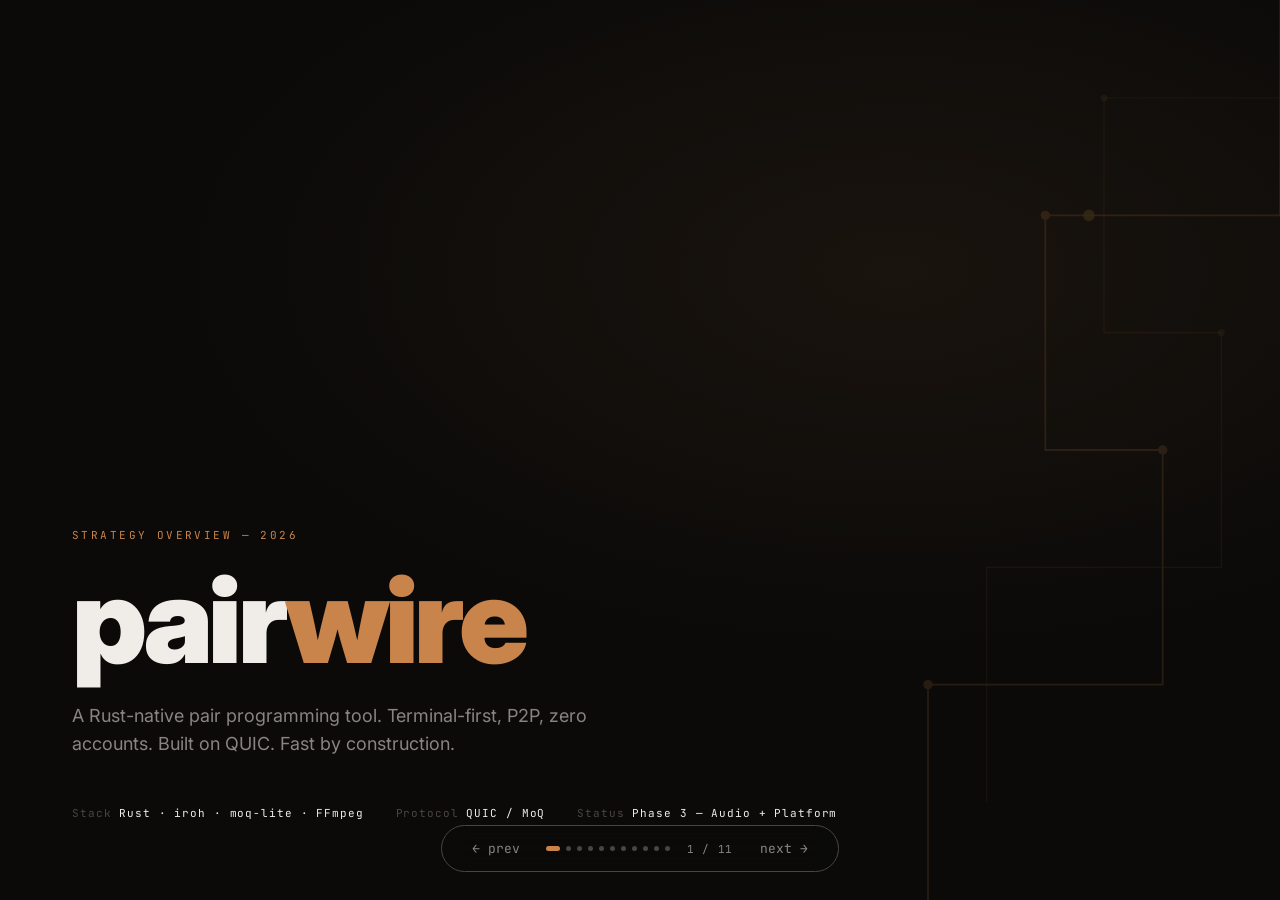
==== strategy.html @ 4552079f "more strategy thoughts" ====
<!DOCTYPE html>
<html lang="en">
<head>
<meta charset="UTF-8">
<meta name="viewport" content="width=device-width, initial-scale=1.0">
<title>Pairwire — Strategy Deck</title>
<link rel="preconnect" href="https://fonts.googleapis.com">
<link href="https://fonts.googleapis.com/css2?family=Inter:wght@300;400;500;600;700;900&family=JetBrains+Mono:wght@400;500;700&display=swap" rel="stylesheet">
<style>
  :root {
    --bg:        #0B0A09;
    --bg2:       #141210;
    --bg3:       #1C1916;
    --bg4:       #252119;
    --copper:    #C8844A;
    --copper-lt: #E09A62;
    --copper-dk: #9A6030;
    --amber:     #E8B84B;
    --cream:     #F0EDE8;
    --warm-gray: #8A8480;
    --muted:     #4A4540;
    --green:     #4CAF7D;
    --red:       #E05A4A;
    --blue:      #5A9AE0;

    --sans: 'Inter', system-ui, sans-serif;
    --mono: 'JetBrains Mono', 'Fira Code', monospace;
  }

  * { box-sizing: border-box; margin: 0; padding: 0; }

  html, body {
    width: 100%; height: 100%;
    background: var(--bg);
    color: var(--cream);
    font-family: var(--sans);
    overflow: hidden;
  }

  /* ── Slide Container ─────────────────────────────────── */
  .deck {
    width: 100vw; height: 100vh;
    position: relative;
    overflow: hidden;
  }

  .slide {
    position: absolute;
    inset: 0;
    display: none;
    padding: 64px 72px;
    overflow: hidden;
  }
  .slide.active { display: flex; }

  /* ── Navigation ──────────────────────────────────────── */
  .nav {
    position: fixed;
    bottom: 28px; left: 50%;
    transform: translateX(-50%);
    display: flex;
    align-items: center;
    gap: 16px;
    z-index: 100;
    background: rgba(11,10,9,0.8);
    border: 1px solid var(--muted);
    border-radius: 32px;
    padding: 10px 20px;
    backdrop-filter: blur(12px);
  }
  .nav button {
    background: none; border: none;
    color: var(--warm-gray);
    font-family: var(--mono);
    font-size: 13px;
    cursor: pointer;
    padding: 4px 10px;
    border-radius: 16px;
    transition: all 0.2s;
  }
  .nav button:hover { color: var(--cream); background: var(--bg4); }
  .nav .counter {
    font-family: var(--mono);
    font-size: 11px;
    color: var(--warm-gray);
    min-width: 48px;
    text-align: center;
    letter-spacing: 0.05em;
  }
  .progress-dots {
    display: flex; gap: 6px; align-items: center;
  }
  .dot {
    width: 5px; height: 5px;
    border-radius: 50%;
    background: var(--muted);
    transition: all 0.2s;
    cursor: pointer;
  }
  .dot.active { background: var(--copper); width: 14px; border-radius: 3px; }

  /* ── SVG Decorators ──────────────────────────────────── */
  .wire-bg {
    position: absolute;
    inset: 0;
    pointer-events: none;
    opacity: 0.06;
  }

  /* ── Typography ──────────────────────────────────────── */
  .eyebrow {
    font-family: var(--mono);
    font-size: 11px;
    letter-spacing: 0.18em;
    text-transform: uppercase;
    color: var(--copper);
    margin-bottom: 16px;
  }
  h1 { font-size: clamp(48px, 7vw, 88px); font-weight: 900; line-height: 0.95; letter-spacing: -0.03em; }
  h2 { font-size: clamp(28px, 3.5vw, 44px); font-weight: 700; line-height: 1.05; letter-spacing: -0.02em; }
  h3 { font-size: clamp(18px, 2vw, 24px); font-weight: 600; line-height: 1.2; }
  .body { font-size: 15px; line-height: 1.65; color: var(--warm-gray); font-weight: 400; }
  .mono { font-family: var(--mono); }
  .copper { color: var(--copper); }
  .amber { color: var(--amber); }
  .cream { color: var(--cream); }
  .muted { color: var(--warm-gray); }

  /* ── Cards / Surfaces ────────────────────────────────── */
  .card {
    background: var(--bg3);
    border: 1px solid var(--bg4);
    border-radius: 12px;
    padding: 24px 28px;
  }
  .card-accent {
    border-left: 3px solid var(--copper);
  }
  .chip {
    display: inline-block;
    font-family: var(--mono);
    font-size: 10px;
    letter-spacing: 0.1em;
    text-transform: uppercase;
    padding: 4px 10px;
    border-radius: 20px;
    border: 1px solid currentColor;
  }
  .chip-copper { color: var(--copper); }
  .chip-green  { color: var(--green); }
  .chip-red    { color: var(--red); }
  .chip-blue   { color: var(--blue); }
  .chip-amber  { color: var(--amber); }

  /* ── Utility ─────────────────────────────────────────── */
  .row { display: flex; gap: 24px; }
  .col { display: flex; flex-direction: column; gap: 16px; }
  .flex-1 { flex: 1; }
  .flex-2 { flex: 2; }
  .flex-3 { flex: 3; }
  .gap-8  { gap: 8px; }
  .gap-12 { gap: 12px; }
  .gap-32 { gap: 32px; }
  .mt-8  { margin-top: 8px; }
  .mt-16 { margin-top: 16px; }
  .mt-24 { margin-top: 24px; }
  .mt-32 { margin-top: 32px; }
  .divider {
    height: 1px;
    background: var(--bg4);
    margin: 20px 0;
  }

  /* Terminal mockup */
  .terminal {
    background: #0D0C0B;
    border: 1px solid var(--bg4);
    border-radius: 10px;
    overflow: hidden;
    font-family: var(--mono);
    font-size: 13px;
  }
  .term-bar {
    background: var(--bg3);
    padding: 10px 16px;
    display: flex;
    align-items: center;
    gap: 8px;
    border-bottom: 1px solid var(--bg4);
  }
  .term-dot { width: 10px; height: 10px; border-radius: 50%; }
  .term-body { padding: 20px 20px; line-height: 1.7; }
  .term-prompt { color: var(--copper); }
  .term-cmd    { color: var(--cream); }
  .term-out    { color: var(--warm-gray); }
  .term-ok     { color: var(--green); }
  .term-accent { color: var(--amber); }

  /* Mermaid */
  .mermaid { text-align: center; }

  /* Comparison table */
  table { width: 100%; border-collapse: collapse; font-size: 13px; }
  th {
    font-family: var(--mono);
    font-size: 10px;
    letter-spacing: 0.12em;
    text-transform: uppercase;
    color: var(--warm-gray);
    padding: 10px 14px;
    text-align: left;
    border-bottom: 1px solid var(--bg4);
  }
  td { padding: 12px 14px; border-bottom: 1px solid rgba(255,255,255,0.04); vertical-align: middle; }
  tr:last-child td { border-bottom: none; }
  tr.highlight-row td { background: rgba(200,132,74,0.07); }
  .check  { color: var(--green); }
  .cross  { color: var(--red); }
  .partial { color: var(--amber); }

  /* ╔══════════════════════════════════════╗
     ║  SLIDE 1 — TITLE                     ║
     ╚══════════════════════════════════════╝ */
  #s1 {
    flex-direction: column;
    justify-content: flex-end;
    padding-bottom: 80px;
    background:
      radial-gradient(ellipse 80% 60% at 70% 30%, rgba(200,132,74,0.08) 0%, transparent 70%),
      var(--bg);
  }
  .title-super {
    font-family: var(--mono);
    font-size: 11px;
    letter-spacing: 0.22em;
    text-transform: uppercase;
    color: var(--copper);
    margin-bottom: 24px;
  }
  .title-main {
    font-size: clamp(72px, 10vw, 120px);
    font-weight: 900;
    letter-spacing: -0.04em;
    line-height: 0.9;
    color: var(--cream);
  }
  .title-main span { color: var(--copper); }
  .title-sub {
    margin-top: 28px;
    font-size: 18px;
    color: var(--warm-gray);
    font-weight: 400;
    max-width: 520px;
    line-height: 1.55;
  }
  .title-meta {
    margin-top: 48px;
    display: flex;
    gap: 32px;
    align-items: center;
  }
  .meta-item {
    font-family: var(--mono);
    font-size: 11px;
    color: var(--muted);
    letter-spacing: 0.08em;
  }
  .meta-item span { color: var(--cream); }
  .wire-trace {
    position: absolute;
    top: 0; right: 0;
    width: 55%;
    height: 100%;
    pointer-events: none;
    opacity: 0.15;
  }

  /* ╔══════════════════════════════════════╗
     ║  SLIDE 2 — PROBLEM                   ║
     ╚══════════════════════════════════════╝ */
  #s2 { flex-direction: row; align-items: center; gap: 64px; }
  .problem-number {
    font-family: var(--mono);
    font-size: 64px;
    font-weight: 700;
    color: var(--bg4);
    line-height: 1;
    user-select: none;
  }
  .pain-item {
    display: flex;
    gap: 16px;
    align-items: flex-start;
    padding: 18px 0;
    border-bottom: 1px solid var(--bg4);
  }
  .pain-item:last-child { border-bottom: none; }
  .pain-icon { font-size: 20px; margin-top: 2px; flex-shrink: 0; width: 28px; }
  .pain-label { font-size: 15px; font-weight: 600; color: var(--cream); }
  .pain-desc  { font-size: 13px; color: var(--warm-gray); margin-top: 3px; line-height: 1.5; }

  /* ╔══════════════════════════════════════╗
     ║  SLIDE 3 — WHAT IT IS                ║
     ╚══════════════════════════════════════╝ */
  #s3 { flex-direction: row; gap: 48px; align-items: flex-start; padding-top: 56px; }
  .feature-row {
    display: flex;
    gap: 12px;
    align-items: flex-start;
    margin-bottom: 16px;
  }
  .feat-dot {
    width: 6px; height: 6px;
    border-radius: 50%;
    background: var(--copper);
    margin-top: 7px;
    flex-shrink: 0;
  }
  .feat-title  { font-size: 14px; font-weight: 600; color: var(--cream); }
  .feat-detail { font-size: 12px; color: var(--warm-gray); margin-top: 2px; line-height: 1.45; }

  /* ╔══════════════════════════════════════╗
     ║  SLIDE 4 — ARCHITECTURE              ║
     ╚══════════════════════════════════════╝ */
  #s4 { flex-direction: column; align-items: center; justify-content: center; }
  #s4 .mermaid { width: 100%; max-width: 900px; }

  /* ╔══════════════════════════════════════╗
     ║  SLIDE 5 — COMPETITION               ║
     ╚══════════════════════════════════════╝ */
  #s5 { flex-direction: row; gap: 56px; align-items: flex-start; padding-top: 52px; }

  /* ╔══════════════════════════════════════╗
     ║  SLIDE 6 — GTM V1                    ║
     ╚══════════════════════════════════════╝ */
  #s6 {
    flex-direction: column;
    justify-content: center;
    align-items: flex-start;
    background:
      radial-gradient(ellipse 50% 70% at 90% 50%, rgba(200,132,74,0.06) 0%, transparent 70%),
      var(--bg);
  }
  .install-block {
    background: #0D0C0B;
    border: 1px solid var(--copper-dk);
    border-radius: 10px;
    padding: 22px 28px;
    font-family: var(--mono);
    font-size: 16px;
    color: var(--cream);
    margin-top: 28px;
    position: relative;
    overflow: hidden;
  }
  .install-block::before {
    content: '$ ';
    color: var(--copper);
  }
  .install-block .cursor {
    display: inline-block;
    width: 9px; height: 16px;
    background: var(--copper);
    animation: blink 1.1s step-end infinite;
    vertical-align: text-bottom;
    margin-left: 2px;
  }
  @keyframes blink { 0%,100%{opacity:1} 50%{opacity:0} }
  .v1-pillars {
    display: flex;
    gap: 20px;
    margin-top: 40px;
  }
  .pillar {
    flex: 1;
    background: var(--bg3);
    border: 1px solid var(--bg4);
    border-top: 2px solid var(--copper);
    border-radius: 8px;
    padding: 20px;
  }
  .pillar-label { font-family: var(--mono); font-size: 10px; letter-spacing: 0.12em; text-transform: uppercase; color: var(--copper); margin-bottom: 8px; }
  .pillar-value { font-size: 15px; font-weight: 600; color: var(--cream); line-height: 1.4; }
  .pillar-note  { font-size: 12px; color: var(--warm-gray); margin-top: 4px; line-height: 1.4; }

  /* ╔══════════════════════════════════════╗
     ║  SLIDE 7 — MONETISATION              ║
     ╚══════════════════════════════════════╝ */
  #s7 { flex-direction: row; gap: 32px; align-items: stretch; padding-top: 52px; }
  .tier-card {
    flex: 1;
    border-radius: 14px;
    padding: 32px;
    display: flex;
    flex-direction: column;
    gap: 16px;
    border: 1px solid var(--bg4);
  }
  .tier-free { background: var(--bg2); }
  .tier-paid {
    background: linear-gradient(145deg, #1E1610 0%, #16120D 100%);
    border-color: var(--copper-dk);
    position: relative;
    overflow: hidden;
  }
  .tier-paid::before {
    content: '';
    position: absolute;
    top: 0; left: 0; right: 0;
    height: 2px;
    background: linear-gradient(90deg, var(--copper-dk), var(--amber), var(--copper-dk));
  }
  .tier-name { font-size: 11px; font-family: var(--mono); letter-spacing: 0.15em; text-transform: uppercase; }
  .tier-price { font-size: 36px; font-weight: 900; letter-spacing: -0.02em; line-height: 1; }
  .tier-price sub { font-size: 14px; font-weight: 400; color: var(--warm-gray); }
  .tier-feature {
    display: flex;
    gap: 10px;
    align-items: flex-start;
    font-size: 13px;
  }
  .tier-feature .icon { flex-shrink: 0; margin-top: 1px; }
  .tier-divider { height: 1px; background: var(--bg4); }
  .tier-cta {
    margin-top: auto;
    font-size: 12px;
    color: var(--warm-gray);
    font-style: italic;
    line-height: 1.5;
  }

  /* ╔══════════════════════════════════════╗
     ║  SLIDE 8 — THE MOAT                  ║
     ╚══════════════════════════════════════╝ */
  #s8 { flex-direction: row; gap: 56px; align-items: flex-start; padding-top: 52px; }
  .moat-layer {
    display: flex;
    gap: 16px;
    align-items: flex-start;
    padding: 20px 0;
    border-bottom: 1px solid var(--bg4);
  }
  .moat-layer:last-child { border-bottom: none; }
  .moat-num {
    font-family: var(--mono);
    font-size: 28px;
    font-weight: 700;
    color: var(--bg4);
    line-height: 1;
    min-width: 40px;
  }
  .moat-title  { font-size: 15px; font-weight: 600; color: var(--cream); }
  .moat-detail { font-size: 13px; color: var(--warm-gray); margin-top: 4px; line-height: 1.55; }

  /* ╔══════════════════════════════════════╗
     ║  SLIDE 9 — RAID                      ║
     ╚══════════════════════════════════════╝ */
  #s9 { flex-direction: column; gap: 0; padding-top: 48px; }
  .raid-grid {
    display: grid;
    grid-template-columns: 1fr 1fr;
    grid-template-rows: 1fr 1fr;
    gap: 16px;
    flex: 1;
    margin-top: 24px;
  }
  .raid-cell {
    background: var(--bg2);
    border: 1px solid var(--bg4);
    border-radius: 12px;
    padding: 20px 22px;
    overflow: hidden;
  }
  .raid-header {
    font-family: var(--mono);
    font-size: 10px;
    letter-spacing: 0.16em;
    text-transform: uppercase;
    margin-bottom: 14px;
    display: flex;
    align-items: center;
    gap: 8px;
  }
  .raid-dot { width: 7px; height: 7px; border-radius: 50%; flex-shrink: 0; }
  .raid-item {
    font-size: 12px;
    color: var(--warm-gray);
    padding: 6px 0;
    border-bottom: 1px solid rgba(255,255,255,0.03);
    line-height: 1.45;
    display: flex;
    gap: 8px;
    align-items: flex-start;
  }
  .raid-item:last-child { border-bottom: none; }
  .raid-item-dot { width: 4px; height: 4px; border-radius: 50%; background: currentColor; margin-top: 6px; flex-shrink: 0; }
  .raid-risks    .raid-header { color: var(--red);    } .raid-risks    .raid-dot { background: var(--red); }
  .raid-assumptions .raid-header { color: var(--amber); } .raid-assumptions .raid-dot { background: var(--amber); }
  .raid-issues   .raid-header { color: var(--copper); } .raid-issues   .raid-dot { background: var(--copper); }
  .raid-deps     .raid-header { color: var(--blue);   } .raid-deps     .raid-dot { background: var(--blue); }
  .raid-item.raid-risks     { color: rgba(224,90,74,0.75); }
  .raid-item.raid-assumptions { color: rgba(232,184,75,0.75); }
  .raid-item.raid-issues    { color: rgba(200,132,74,0.75); }
  .raid-item.raid-deps      { color: rgba(90,154,224,0.75); }

  /* ╔══════════════════════════════════════╗
     ║  SLIDE 10 — BRAND MOODBOARD          ║
     ╚══════════════════════════════════════╝ */
  #s10 {
    flex-direction: column;
    background:
      radial-gradient(ellipse 60% 50% at 20% 80%, rgba(200,132,74,0.07) 0%, transparent 60%),
      radial-gradient(ellipse 40% 40% at 80% 20%, rgba(232,184,75,0.04) 0%, transparent 60%),
      var(--bg);
    padding-top: 48px;
  }
  .swatch-row {
    display: flex;
    gap: 12px;
    margin-top: 20px;
  }
  .swatch {
    flex: 1;
    border-radius: 8px;
    overflow: hidden;
  }
  .swatch-color { height: 64px; }
  .swatch-info {
    padding: 10px 12px;
    background: var(--bg3);
    border: 1px solid var(--bg4);
    border-top: none;
    border-radius: 0 0 8px 8px;
  }
  .swatch-name  { font-size: 12px; font-weight: 600; color: var(--cream); }
  .swatch-hex   { font-family: var(--mono); font-size: 10px; color: var(--warm-gray); margin-top: 2px; }
  .swatch-use   { font-size: 10px; color: var(--muted); margin-top: 2px; }
  .mood-grid {
    display: grid;
    grid-template-columns: 1fr 1fr 1fr;
    gap: 16px;
    margin-top: 20px;
  }
  .mood-block {
    background: var(--bg3);
    border: 1px solid var(--bg4);
    border-radius: 10px;
    padding: 18px 20px;
  }
  .mood-label { font-family: var(--mono); font-size: 10px; color: var(--copper); letter-spacing: 0.1em; text-transform: uppercase; margin-bottom: 10px; }
  .type-sample-h { font-size: 22px; font-weight: 900; letter-spacing: -0.02em; color: var(--cream); line-height: 1.1; }
  .type-sample-m { font-family: var(--mono); font-size: 13px; color: var(--copper-lt); margin-top: 6px; }
  .persona-tag {
    display: inline-block;
    font-size: 11px;
    padding: 4px 10px;
    border-radius: 20px;
    background: var(--bg4);
    color: var(--warm-gray);
    margin: 3px 3px 0 0;
  }
  .comp-logos {
    display: flex;
    gap: 12px;
    flex-wrap: wrap;
    margin-top: 6px;
  }
  .comp-logo {
    font-size: 12px;
    padding: 5px 12px;
    border: 1px solid var(--bg4);
    border-radius: 6px;
    color: var(--warm-gray);
    font-family: var(--mono);
  }

  /* ╔══════════════════════════════════════╗
     ║  SLIDE 11 — NEXT STEPS               ║
     ╚══════════════════════════════════════╝ */
  #s11 { flex-direction: column; justify-content: center; align-items: flex-start; gap: 0; }
  .roadmap-row {
    display: flex;
    gap: 0;
    margin-top: 36px;
    position: relative;
  }
  .roadmap-row::before {
    content: '';
    position: absolute;
    top: 22px; left: 22px; right: 22px;
    height: 1px;
    background: var(--bg4);
  }
  .roadmap-phase {
    flex: 1;
    display: flex;
    flex-direction: column;
    align-items: center;
    gap: 14px;
    padding: 0 12px;
    position: relative;
  }
  .phase-node {
    width: 44px; height: 44px;
    border-radius: 50%;
    display: flex;
    align-items: center;
    justify-content: center;
    font-family: var(--mono);
    font-size: 13px;
    font-weight: 700;
    position: relative;
    z-index: 1;
    background: var(--bg);
    border: 2px solid var(--bg4);
    color: var(--warm-gray);
  }
  .phase-node.done     { border-color: var(--green);  color: var(--green);  }
  .phase-node.active   { border-color: var(--copper); color: var(--copper); background: rgba(200,132,74,0.1); }
  .phase-node.upcoming { border-color: var(--muted);  color: var(--muted);  }
  .phase-label { font-size: 11px; font-weight: 600; color: var(--cream); text-align: center; line-height: 1.3; }
  .phase-items { list-style: none; text-align: center; }
  .phase-items li { font-size: 11px; color: var(--warm-gray); padding: 2px 0; line-height: 1.4; }
  .phase-tag {
    font-family: var(--mono);
    font-size: 9px;
    letter-spacing: 0.1em;
    text-transform: uppercase;
    color: var(--muted);
    text-align: center;
  }
  .cta-row {
    margin-top: 44px;
    display: flex;
    gap: 24px;
    align-items: center;
  }
  .cta-primary {
    background: var(--copper);
    color: var(--bg);
    font-weight: 700;
    font-size: 14px;
    padding: 12px 28px;
    border-radius: 8px;
    font-family: var(--mono);
    letter-spacing: 0.05em;
  }
  .cta-secondary {
    font-family: var(--mono);
    font-size: 13px;
    color: var(--warm-gray);
    text-decoration: underline;
    text-underline-offset: 3px;
  }
</style>
</head>
<body>
<div class="deck">

  <!-- ══════════════════════════════════════════
       SLIDE 1 — TITLE
  ══════════════════════════════════════════ -->
  <div class="slide active" id="s1">
    <svg class="wire-trace" viewBox="0 0 600 800" fill="none" xmlns="http://www.w3.org/2000/svg" preserveAspectRatio="xMaxYMid slice">
      <path d="M600 0 L600 200 L400 200 L400 400 L500 400 L500 600 L300 600 L300 800" stroke="#C8844A" stroke-width="1.5" fill="none"/>
      <path d="M600 100 L450 100 L450 300 L550 300 L550 500 L350 500 L350 700" stroke="#C8844A" stroke-width="1" fill="none" opacity="0.5"/>
      <circle cx="400" cy="200" r="4" fill="#C8844A"/>
      <circle cx="500" cy="400" r="4" fill="#C8844A"/>
      <circle cx="300" cy="600" r="4" fill="#C8844A"/>
      <circle cx="450" cy="100" r="3" fill="#C8844A" opacity="0.5"/>
      <circle cx="550" cy="300" r="3" fill="#C8844A" opacity="0.5"/>
      <!-- Animated signal dot -->
      <circle r="5" fill="#E8B84B" opacity="0.8">
        <animateMotion dur="4s" repeatCount="indefinite"
          path="M600 0 L600 200 L400 200 L400 400 L500 400 L500 600 L300 600 L300 800"/>
      </circle>
    </svg>

    <div class="title-super">Strategy Overview — 2026</div>
    <div class="title-main">pair<span>wire</span></div>
    <div class="title-sub">A Rust-native pair programming tool. Terminal-first, P2P, zero accounts. Built on QUIC. Fast by construction.</div>
    <div class="title-meta">
      <div class="meta-item">Stack <span>Rust · iroh · moq-lite · FFmpeg</span></div>
      <div class="meta-item">Protocol <span>QUIC / MoQ</span></div>
      <div class="meta-item">Status <span>Phase 3 — Audio + Platform</span></div>
    </div>
  </div>

  <!-- ══════════════════════════════════════════
       SLIDE 2 — THE PROBLEM
  ══════════════════════════════════════════ -->
  <div class="slide" id="s2">
    <div class="col flex-1" style="justify-content: center; padding-right: 24px; border-right: 1px solid var(--bg4);">
      <div class="eyebrow">The Problem</div>
      <h2>Pair programming tools<br>don't actually pair.</h2>
      <div class="body mt-16" style="max-width: 320px;">Every existing tool makes a trade-off that breaks the workflow. Pairwire is built to close all of them.</div>
      <div class="mt-32">
        <div style="font-family: var(--mono); font-size: 11px; color: var(--muted); letter-spacing: 0.1em; text-transform: uppercase; margin-bottom: 4px;">Market gap</div>
        <div style="font-size: 36px; font-weight: 900; color: var(--cream);">$0</div>
        <div style="font-size: 13px; color: var(--warm-gray); margin-top: 2px;">cost to use Tuple if you're on Linux</div>
        <div style="font-size: 11px; color: var(--muted); margin-top: 4px;">(it doesn't support Linux)</div>
      </div>
    </div>

    <div class="col flex-2" style="justify-content: center; padding-left: 24px;">
      <div class="pain-item">
        <div class="pain-icon">🐢</div>
        <div>
          <div class="pain-label">Zoom & Meet: latency floors</div>
          <div class="pain-desc">200–500ms screen share delay. Video compression blurs text. Designed for meetings, not typing.</div>
        </div>
      </div>
      <div class="pain-item">
        <div class="pain-icon">💰</div>
        <div>
          <div class="pain-label">Tuple: great tool, expensive gate</div>
          <div class="pain-desc">$99/user/year. macOS + Windows only. No Linux. Screen-capture only — no terminal-native sharing.</div>
        </div>
      </div>
      <div class="pain-item">
        <div class="pain-icon">🔒</div>
        <div>
          <div class="pain-label">VS Live Share: editor prison</div>
          <div class="pain-desc">VS Code / Visual Studio only. No screen context, no audio, can't show a browser or design tool.</div>
        </div>
      </div>
      <div class="pain-item">
        <div class="pain-icon">📺</div>
        <div>
          <div class="pain-label">Screen capture is the wrong primitive</div>
          <div class="pain-desc">Every tool sends pixels. Terminals are text. A PTY forward is 100× cheaper and perfectly sharp.</div>
        </div>
      </div>
    </div>
  </div>

  <!-- ══════════════════════════════════════════
       SLIDE 3 — WHAT PAIRWIRE IS
  ══════════════════════════════════════════ -->
  <div class="slide" id="s3">
    <div class="col flex-1" style="padding-right: 32px;">
      <div class="eyebrow">The Product</div>
      <h2>Everything in<br>one binary.</h2>
      <div class="body mt-16" style="max-width: 300px;">One <code style="font-family:var(--mono);font-size:13px;color:var(--copper-lt);">pairwire</code> binary. No daemon, no Electron, no accounts. Starts in milliseconds.</div>
      <div class="mt-32">
        <div class="feature-row"><div class="feat-dot"></div><div><div class="feat-title">Screen sharing</div><div class="feat-detail">H.264 via FFmpeg + VideoToolbox (HW). QUIC streams. Priority scheduling per track.</div></div></div>
        <div class="feature-row"><div class="feat-dot"></div><div><div class="feat-title">Audio</div><div class="feat-detail">cpal capture · Opus 48kHz · VAD silence suppression · jitter buffer.</div></div></div>
        <div class="feature-row"><div class="feat-dot"></div><div><div class="feat-title">Remote control</div><div class="feat-detail">Keyboard + mouse injection via CGEvent. Click to drive. Host reclaims on mouse move.</div></div></div>
        <div class="feature-row"><div class="feat-dot"></div><div><div class="feat-title">Terminal sharing</div><div class="feat-detail">PTY forwarding — not screen capture. Pixel-perfect. Your fonts, your theme. Read-only / RW permissions.</div></div></div>
        <div class="feature-row"><div class="feat-dot"></div><div><div class="feat-title">Localhost tunneling</div><div class="feat-detail">QUIC proxy of host's dev server to guest. No SSH, no ngrok, no config.</div></div></div>
        <div class="feature-row"><div class="feat-dot"></div><div><div class="feat-title">Cursor · draw · reactions</div><div class="feat-detail">Bidirectional cursors, laser pointer, persistent strokes, emoji reactions. All via datagrams.</div></div></div>
      </div>
    </div>
    <div class="col flex-2" style="justify-content: center;">
      <div class="terminal">
        <div class="term-bar">
          <div class="term-dot" style="background:#E05A4A"></div>
          <div class="term-dot" style="background:#E8B84B"></div>
          <div class="term-dot" style="background:#4CAF7D"></div>
          <div style="font-family:var(--mono);font-size:11px;color:var(--warm-gray);margin-left:8px;">zsh — pairwire</div>
        </div>
        <div class="term-body">
          <div><span class="term-prompt">❯ </span><span class="term-cmd">pairwire host --tunnel 3000 --terminal</span></div>
          <div class="term-out" style="margin-top:12px;color:var(--copper-lt)">pairwire v0.1.0</div>
          <div class="term-out" style="margin-top:10px;">  Invite link:</div>
          <div class="term-accent" style="margin-left:4px;word-break:break-all;font-size:12px;">  pairwire://0f02581240ab?relay=euc1.relay.pairwire.dev&amp;token=eyJ...</div>
          <div class="term-out" style="margin-top:10px;">  Sharing: screen (1080p30) · audio · terminal</div>
          <div class="term-out">  Tunnels: :3000 (pre-approved)</div>
          <div class="term-out">  Waiting for guest…</div>
          <div class="term-ok" style="margin-top:10px;">  ✓ alice connected (12ms RTT, direct P2P)</div>
          <div class="term-ok">  ✓ Audio active</div>
          <div class="term-ok">  ✓ Tunnel :3000 → alice:3000</div>
          <div style="margin-top:12px;"><span class="term-prompt">❯ </span><span class="cursor"></span></div>
        </div>
      </div>
      <div class="row mt-16 gap-8" style="flex-wrap:wrap;">
        <span class="chip chip-green">No accounts</span>
        <span class="chip chip-copper">P2P encrypted</span>
        <span class="chip chip-copper">~5MB binary</span>
        <span class="chip chip-amber">macOS · Linux · Windows</span>
        <span class="chip chip-blue">Hardware encode</span>
      </div>
    </div>
  </div>

  <!-- ══════════════════════════════════════════
       SLIDE 4 — ARCHITECTURE (SVG)
  ══════════════════════════════════════════ -->
  <div class="slide" id="s4" style="flex-direction:column; justify-content:space-between; padding-top:52px; padding-bottom:72px;">
    <div style="display:flex; justify-content:space-between; align-items:flex-start;">
      <div>
        <div class="eyebrow">Architecture</div>
        <h2 style="font-size:28px;">Single process. QUIC all the way down.</h2>
      </div>
      <div style="display:flex;gap:12px;">
        <span class="chip chip-green">1:1 P2P</span>
        <span class="chip chip-copper">relay optional</span>
      </div>
    </div>

    <!-- SVG Architecture Diagram -->
    <svg viewBox="0 0 1100 380" style="width:100%;flex:1;max-height:340px;" xmlns="http://www.w3.org/2000/svg">
      <defs>
        <marker id="arr" markerWidth="8" markerHeight="8" refX="6" refY="3" orient="auto">
          <path d="M0,0 L0,6 L8,3 z" fill="#C8844A" opacity="0.7"/>
        </marker>
        <marker id="arr2" markerWidth="8" markerHeight="8" refX="6" refY="3" orient="auto">
          <path d="M0,0 L0,6 L8,3 z" fill="#4A4540"/>
        </marker>
        <marker id="arr-rev" markerWidth="8" markerHeight="8" refX="2" refY="3" orient="auto">
          <path d="M8,0 L8,6 L0,3 z" fill="#C8844A" opacity="0.7"/>
        </marker>
      </defs>

      <!-- HOST box -->
      <rect x="20" y="30" width="430" height="300" rx="12" fill="#1C1916" stroke="#2A2520" stroke-width="1.5"/>
      <text x="36" y="22" font-family="JetBrains Mono,monospace" font-size="10" fill="#8A8480" letter-spacing="2" text-anchor="start">HOST PROCESS</text>

      <!-- GUEST box -->
      <rect x="650" y="30" width="430" height="300" rx="12" fill="#1C1916" stroke="#2A2520" stroke-width="1.5"/>
      <text x="666" y="22" font-family="JetBrains Mono,monospace" font-size="10" fill="#8A8480" letter-spacing="2" text-anchor="start">GUEST PROCESS</text>

      <!-- HOST nodes -->
      <!-- scap -->
      <rect x="44" y="60" width="90" height="48" rx="8" fill="#252119" stroke="#4A4540"/>
      <text x="89" y="80" font-family="JetBrains Mono,monospace" font-size="11" fill="#F0EDE8" text-anchor="middle">scap</text>
      <text x="89" y="96" font-family="JetBrains Mono,monospace" font-size="9" fill="#8A8480" text-anchor="middle">capture</text>

      <!-- cpal -->
      <rect x="44" y="192" width="90" height="48" rx="8" fill="#252119" stroke="#4A4540"/>
      <text x="89" y="212" font-family="JetBrains Mono,monospace" font-size="11" fill="#F0EDE8" text-anchor="middle">cpal</text>
      <text x="89" y="228" font-family="JetBrains Mono,monospace" font-size="9" fill="#8A8480" text-anchor="middle">audio in</text>

      <!-- FFmpeg encode -->
      <rect x="168" y="60" width="100" height="48" rx="8" fill="#252119" stroke="#4A4540"/>
      <text x="218" y="80" font-family="JetBrains Mono,monospace" font-size="11" fill="#F0EDE8" text-anchor="middle">FFmpeg</text>
      <text x="218" y="96" font-family="JetBrains Mono,monospace" font-size="9" fill="#8A8480" text-anchor="middle">H.264 encode</text>

      <!-- Opus encode -->
      <rect x="168" y="192" width="100" height="48" rx="8" fill="#252119" stroke="#4A4540"/>
      <text x="218" y="212" font-family="JetBrains Mono,monospace" font-size="11" fill="#F0EDE8" text-anchor="middle">Opus</text>
      <text x="218" y="228" font-family="JetBrains Mono,monospace" font-size="9" fill="#8A8480" text-anchor="middle">encode</text>

      <!-- moq-lite / hang -->
      <rect x="300" y="116" width="110" height="54" rx="8" fill="#252119" stroke="#9A6030" stroke-width="1.5"/>
      <text x="355" y="138" font-family="JetBrains Mono,monospace" font-size="11" fill="#C8844A" text-anchor="middle">moq-lite</text>
      <text x="355" y="154" font-family="JetBrains Mono,monospace" font-size="9" fill="#8A8480" text-anchor="middle">+ hang tracks</text>

      <!-- iroh HOST -->
      <rect x="300" y="228" width="110" height="72" rx="8" fill="#252119" stroke="#C8844A" stroke-width="1.5"/>
      <text x="355" y="256" font-family="JetBrains Mono,monospace" font-size="11" fill="#E09A62" text-anchor="middle">iroh</text>
      <text x="355" y="272" font-family="JetBrains Mono,monospace" font-size="9" fill="#8A8480" text-anchor="middle">transport</text>
      <text x="355" y="289" font-family="JetBrains Mono,monospace" font-size="8" fill="#4A4540" text-anchor="middle">QUIC TLS 1.3</text>

      <!-- HOST arrows -->
      <line x1="134" y1="84" x2="166" y2="84" stroke="#4A4540" stroke-width="1.2" marker-end="url(#arr2)"/>
      <line x1="134" y1="216" x2="166" y2="216" stroke="#4A4540" stroke-width="1.2" marker-end="url(#arr2)"/>
      <line x1="268" y1="84" x2="298" y2="136" stroke="#C8844A" stroke-width="1.2" opacity="0.6" marker-end="url(#arr)"/>
      <line x1="268" y1="216" x2="298" y2="155" stroke="#C8844A" stroke-width="1.2" opacity="0.6" marker-end="url(#arr)"/>
      <line x1="355" y1="170" x2="355" y2="226" stroke="#C8844A" stroke-width="1.2" opacity="0.7" marker-end="url(#arr)"/>

      <!-- QUIC connection (middle) -->
      <rect x="462" y="155" width="176" height="60" rx="10" fill="#141210" stroke="#C8844A" stroke-width="1" stroke-dasharray="4 3"/>
      <text x="550" y="179" font-family="JetBrains Mono,monospace" font-size="10" fill="#C8844A" text-anchor="middle">QUIC TLS 1.3</text>
      <text x="550" y="196" font-family="JetBrains Mono,monospace" font-size="9" fill="#8A8480" text-anchor="middle">P2P · relay fallback</text>
      <!-- bidirectional arrows -->
      <line x1="462" y1="178" x2="412" y2="270" stroke="#C8844A" stroke-width="1.5" opacity="0.8" marker-end="url(#arr)" marker-start="url(#arr-rev)"/>
      <line x1="638" y1="178" x2="688" y2="270" stroke="#C8844A" stroke-width="1.5" opacity="0.8" marker-end="url(#arr)" marker-start="url(#arr-rev)"/>

      <!-- Signal animation along QUIC line -->
      <circle r="4" fill="#E8B84B" opacity="0.9">
        <animateMotion dur="2.5s" repeatCount="indefinite" path="M412,270 L462,178 L638,178 L688,270"/>
      </circle>

      <!-- GUEST nodes -->
      <!-- iroh GUEST -->
      <rect x="690" y="228" width="110" height="72" rx="8" fill="#252119" stroke="#C8844A" stroke-width="1.5"/>
      <text x="745" y="256" font-family="JetBrains Mono,monospace" font-size="11" fill="#E09A62" text-anchor="middle">iroh</text>
      <text x="745" y="272" font-family="JetBrains Mono,monospace" font-size="9" fill="#8A8480" text-anchor="middle">transport</text>
      <text x="745" y="289" font-family="JetBrains Mono,monospace" font-size="8" fill="#4A4540" text-anchor="middle">QUIC TLS 1.3</text>

      <!-- moq-lite consumer -->
      <rect x="690" y="116" width="110" height="54" rx="8" fill="#252119" stroke="#9A6030" stroke-width="1.5"/>
      <text x="745" y="138" font-family="JetBrains Mono,monospace" font-size="11" fill="#C8844A" text-anchor="middle">moq-lite</text>
      <text x="745" y="154" font-family="JetBrains Mono,monospace" font-size="9" fill="#8A8480" text-anchor="middle">subscriber</text>

      <!-- FFmpeg decode -->
      <rect x="832" y="60" width="100" height="48" rx="8" fill="#252119" stroke="#4A4540"/>
      <text x="882" y="80" font-family="JetBrains Mono,monospace" font-size="11" fill="#F0EDE8" text-anchor="middle">FFmpeg</text>
      <text x="882" y="96" font-family="JetBrains Mono,monospace" font-size="9" fill="#8A8480" text-anchor="middle">H.264 decode</text>

      <!-- Opus decode -->
      <rect x="832" y="192" width="100" height="48" rx="8" fill="#252119" stroke="#4A4540"/>
      <text x="882" y="212" font-family="JetBrains Mono,monospace" font-size="11" fill="#F0EDE8" text-anchor="middle">Opus</text>
      <text x="882" y="228" font-family="JetBrains Mono,monospace" font-size="9" fill="#8A8480" text-anchor="middle">decode</text>

      <!-- egui viewer -->
      <rect x="966" y="60" width="84" height="48" rx="8" fill="#252119" stroke="#4A4540"/>
      <text x="1008" y="80" font-family="JetBrains Mono,monospace" font-size="10" fill="#F0EDE8" text-anchor="middle">egui/wgpu</text>
      <text x="1008" y="96" font-family="JetBrains Mono,monospace" font-size="9" fill="#8A8480" text-anchor="middle">viewer</text>

      <!-- cpal out -->
      <rect x="966" y="192" width="84" height="48" rx="8" fill="#252119" stroke="#4A4540"/>
      <text x="1008" y="212" font-family="JetBrains Mono,monospace" font-size="10" fill="#F0EDE8" text-anchor="middle">cpal</text>
      <text x="1008" y="228" font-family="JetBrains Mono,monospace" font-size="9" fill="#8A8480" text-anchor="middle">playback</text>

      <!-- GUEST arrows -->
      <line x1="745" y1="228" x2="745" y2="172" stroke="#C8844A" stroke-width="1.2" opacity="0.7" marker-end="url(#arr)"/>
      <line x1="800" y1="136" x2="830" y2="84" stroke="#C8844A" stroke-width="1.2" opacity="0.6" marker-end="url(#arr)"/>
      <line x1="800" y1="154" x2="830" y2="216" stroke="#C8844A" stroke-width="1.2" opacity="0.6" marker-end="url(#arr)"/>
      <line x1="932" y1="84" x2="964" y2="84" stroke="#4A4540" stroke-width="1.2" marker-end="url(#arr2)"/>
      <line x1="932" y1="216" x2="964" y2="216" stroke="#4A4540" stroke-width="1.2" marker-end="url(#arr2)"/>

      <!-- PTY / Tunnel labels on iroh boxes -->
      <text x="355" y="309" font-family="JetBrains Mono,monospace" font-size="8" fill="#4A4540" text-anchor="middle">+ PTY · tunnel · cursor</text>
      <text x="745" y="309" font-family="JetBrains Mono,monospace" font-size="8" fill="#4A4540" text-anchor="middle">+ PTY · tunnel · cursor</text>
    </svg>

    <!-- Bottom legend -->
    <div class="row" style="gap:16px; margin-top:0;">
      <div class="card flex-1" style="padding:12px 16px;">
        <div style="font-family:var(--mono);font-size:9px;color:var(--copper);letter-spacing:0.12em;text-transform:uppercase;margin-bottom:6px;">Media tracks</div>
        <div style="font-size:12px;color:var(--warm-gray);">moq-lite + hang — priority scheduling, group/frame model, WebCodecs frames</div>
      </div>
      <div class="card flex-1" style="padding:12px 16px;">
        <div style="font-family:var(--mono);font-size:9px;color:var(--copper);letter-spacing:0.12em;text-transform:uppercase;margin-bottom:6px;">Control / input</div>
        <div style="font-size:12px;color:var(--warm-gray);">Raw QUIC bidi streams — keyboard, mouse, clipboard, handshake, tunnel protocol</div>
      </div>
      <div class="card flex-1" style="padding:12px 16px;">
        <div style="font-family:var(--mono);font-size:9px;color:var(--copper);letter-spacing:0.12em;text-transform:uppercase;margin-bottom:6px;">Presence</div>
        <div style="font-size:12px;color:var(--warm-gray);">QUIC datagrams — cursor, drawing points, emoji reactions (&lt;50 bytes each)</div>
      </div>
    </div>
  </div>

  <!-- ══════════════════════════════════════════
       SLIDE 5 — COMPETITION
  ══════════════════════════════════════════ -->
  <div class="slide" id="s5">
    <div class="col" style="flex: 0 0 220px; justify-content: flex-start; padding-top: 4px;">
      <div class="eyebrow">Competition</div>
      <h2>The only tool that<br>does all of it.</h2>
      <div class="body mt-16">The market is either expensive, locked to one editor, or just not built for pairing.</div>

      <div class="mt-32 col gap-8">
        <div style="font-family:var(--mono);font-size:10px;color:var(--muted);letter-spacing:0.12em;text-transform:uppercase;margin-bottom:4px;">Our edges</div>
        <div style="font-size:13px;color:var(--cream);">✦ <span style="color:var(--copper)">Free</span> 1:1 — forever</div>
        <div style="font-size:13px;color:var(--cream);">✦ <span style="color:var(--copper)">Linux</span> first-class</div>
        <div style="font-size:13px;color:var(--cream);">✦ PTY terminal sharing</div>
        <div style="font-size:13px;color:var(--cream);">✦ Localhost tunneling</div>
        <div style="font-size:13px;color:var(--cream);">✦ Zero Electron</div>
        <div style="font-size:13px;color:var(--cream);">✦ Open source</div>
      </div>
    </div>
    <div class="flex-2" style="overflow: auto;">
      <table>
        <thead>
          <tr>
            <th></th>
            <th>Pairwire</th>
            <th>Tuple</th>
            <th>VS Live Share</th>
            <th>Discord</th>
            <th>Zoom</th>
          </tr>
        </thead>
        <tbody>
          <tr class="highlight-row">
            <td><span style="font-family:var(--mono);font-size:12px;color:var(--cream)">Free tier</span></td>
            <td><span class="check">✓ Always</span></td>
            <td><span class="cross">✗</span></td>
            <td><span class="check">✓</span></td>
            <td><span class="check">✓</span></td>
            <td><span class="partial">~ limited</span></td>
          </tr>
          <tr>
            <td><span style="font-family:var(--mono);font-size:12px;color:var(--cream)">Linux</span></td>
            <td><span class="check">✓</span></td>
            <td><span class="cross">✗</span></td>
            <td><span class="check">✓</span></td>
            <td><span class="check">✓</span></td>
            <td><span class="check">✓</span></td>
          </tr>
          <tr>
            <td><span style="font-family:var(--mono);font-size:12px;color:var(--cream)">Screen sharing</span></td>
            <td><span class="check">✓ H.264 HW</span></td>
            <td><span class="check">✓ 5K</span></td>
            <td><span class="cross">✗</span></td>
            <td><span class="partial">~ 1080p</span></td>
            <td><span class="partial">~ laggy</span></td>
          </tr>
          <tr>
            <td><span style="font-family:var(--mono);font-size:12px;color:var(--cream)">Remote control</span></td>
            <td><span class="check">✓</span></td>
            <td><span class="check">✓</span></td>
            <td><span class="partial">~ editor only</span></td>
            <td><span class="cross">✗</span></td>
            <td><span class="cross">✗</span></td>
          </tr>
          <tr class="highlight-row">
            <td><span style="font-family:var(--mono);font-size:12px;color:var(--cream)">Terminal (PTY)</span></td>
            <td><span class="check">✓ native PTY</span></td>
            <td><span class="cross">✗ screen only</span></td>
            <td><span class="partial">~ shared term</span></td>
            <td><span class="cross">✗</span></td>
            <td><span class="cross">✗</span></td>
          </tr>
          <tr class="highlight-row">
            <td><span style="font-family:var(--mono);font-size:12px;color:var(--cream)">Localhost tunnels</span></td>
            <td><span class="check">✓</span></td>
            <td><span class="cross">✗</span></td>
            <td><span class="check">✓</span></td>
            <td><span class="cross">✗</span></td>
            <td><span class="cross">✗</span></td>
          </tr>
          <tr>
            <td><span style="font-family:var(--mono);font-size:12px;color:var(--cream)">Audio</span></td>
            <td><span class="check">✓ Opus</span></td>
            <td><span class="check">✓</span></td>
            <td><span class="cross">✗</span></td>
            <td><span class="check">✓</span></td>
            <td><span class="check">✓</span></td>
          </tr>
          <tr>
            <td><span style="font-family:var(--mono);font-size:12px;color:var(--cream)">No Electron</span></td>
            <td><span class="check">✓</span></td>
            <td><span class="check">✓</span></td>
            <td><span class="cross">✗</span></td>
            <td><span class="cross">✗</span></td>
            <td><span class="cross">✗</span></td>
          </tr>
          <tr>
            <td><span style="font-family:var(--mono);font-size:12px;color:var(--cream)">Open source</span></td>
            <td><span class="check">✓</span></td>
            <td><span class="cross">✗</span></td>
            <td><span class="cross">✗</span></td>
            <td><span class="cross">✗</span></td>
            <td><span class="cross">✗</span></td>
          </tr>
          <tr>
            <td><span style="font-family:var(--mono);font-size:12px;color:var(--cream)">Multi-party</span></td>
            <td><span class="partial">~ v2</span></td>
            <td><span class="check">✓</span></td>
            <td><span class="check">✓</span></td>
            <td><span class="check">✓</span></td>
            <td><span class="check">✓</span></td>
          </tr>
        </tbody>
      </table>
    </div>
  </div>

  <!-- ══════════════════════════════════════════
       SLIDE 6 — GTM V1
  ══════════════════════════════════════════ -->
  <div class="slide" id="s6">
    <div style="max-width: 700px;">
      <div class="eyebrow">Go-to-Market · v1</div>
      <h2>Ship a .sh file.<br>Let developers find it.</h2>
      <div class="body mt-16" style="max-width: 560px;">
        v1 is not a product launch — it's a <em style="color:var(--cream);font-style:normal;">developer artefact</em>. A single install script. Free forever. No accounts. No friction. Word-of-mouth is the only GTM that works for developer tools.
      </div>
      <div class="install-block">
        curl -fsSL https://pairwire.dev/install.sh | sh<span class="cursor"></span>
      </div>
      <div class="v1-pillars">
        <div class="pillar">
          <div class="pillar-label">Distribution</div>
          <div class="pillar-value">pairwire.dev</div>
          <div class="pillar-note">.sh installer → GitHub releases binary. Homebrew tap. Eventually: package managers.</div>
        </div>
        <div class="pillar">
          <div class="pillar-label">Connectivity</div>
          <div class="pillar-value">CF Relay + iroh P2P</div>
          <div class="pillar-note">Cloudflare's MoQ relay for NAT hole-punch. Direct QUIC when possible. Zero server ops.</div>
        </div>
        <div class="pillar">
          <div class="pillar-label">Acquisition</div>
          <div class="pillar-value">Show the demo</div>
          <div class="pillar-note">Terminal output as social proof. "Here's me pairing with Alice with zero setup." HN, Reddit, Twitter.</div>
        </div>
        <div class="pillar">
          <div class="pillar-label">Server cost</div>
          <div class="pillar-value">~$0</div>
          <div class="pillar-note">1:1 is pure P2P. CF relay is free for low-volume. No database, no auth service, no API.</div>
        </div>
      </div>
    </div>
    <svg style="position:absolute;right:64px;top:50%;transform:translateY(-50%);width:240px;height:320px;opacity:0.12;" viewBox="0 0 240 320">
      <rect x="10" y="10" width="220" height="300" rx="12" stroke="#C8844A" stroke-width="1.5" fill="none"/>
      <line x1="10" y1="48" x2="230" y2="48" stroke="#C8844A" stroke-width="1"/>
      <circle cx="28" cy="29" r="6" fill="#E05A4A"/>
      <circle cx="46" cy="29" r="6" fill="#E8B84B"/>
      <circle cx="64" cy="29" r="6" fill="#4CAF7D"/>
      <rect x="28" y="64" width="80" height="8" rx="2" fill="#C8844A" opacity="0.6"/>
      <rect x="28" y="82" width="160" height="6" rx="2" fill="#C8844A" opacity="0.3"/>
      <rect x="28" y="96" width="140" height="6" rx="2" fill="#C8844A" opacity="0.3"/>
      <rect x="28" y="118" width="184" height="32" rx="6" fill="#C8844A" opacity="0.15" stroke="#C8844A" stroke-width="1"/>
      <rect x="36" y="130" width="120" height="8" rx="2" fill="#C8844A" opacity="0.5"/>
      <rect x="28" y="166" width="60" height="6" rx="2" fill="#4CAF7D" opacity="0.6"/>
      <rect x="96" y="166" width="80" height="6" rx="2" fill="#4CAF7D" opacity="0.6"/>
      <rect x="28" y="182" width="100" height="6" rx="2" fill="#4CAF7D" opacity="0.4"/>
    </svg>
  </div>

  <!-- ══════════════════════════════════════════
       SLIDE 7 — MONETISATION
  ══════════════════════════════════════════ -->
  <div class="slide" id="s7">
    <div class="col" style="flex: 0 0 240px; justify-content: flex-start; padding-top: 4px; padding-right: 40px; border-right: 1px solid var(--bg4);">
      <div class="eyebrow">Monetisation</div>
      <h2>Free gets you in.<br>Rooms make it pay.</h2>
      <div class="body mt-16">The 1:1 free tier isn't charity — it's distribution. Every free user is a potential upgrade when they need a third person in the room.</div>
      <div class="mt-24 card" style="padding:16px 18px;">
        <div style="font-family:var(--mono);font-size:10px;color:var(--muted);letter-spacing:0.1em;text-transform:uppercase;margin-bottom:8px;">Comparable shape</div>
        <div style="font-size:13px;color:var(--warm-gray);line-height:1.6;">Tuple charges $99/user/year with no free tier. Pairwire's free 1:1 is the wedge — then convert teams at a lower per-seat rate with more features.</div>
      </div>
    </div>
    <div style="flex: 1; display: flex; flex-direction: column; padding-left: 32px;">
      <div style="flex:1; display:flex; gap:20px; align-items:stretch;">
        <div class="tier-card tier-free">
          <div class="tier-name" style="color: var(--warm-gray);">Direct — Free</div>
          <div class="tier-price cream">$0 <sub>/forever</sub></div>
          <div class="tier-divider"></div>
          <div class="tier-feature"><span class="icon check">✓</span> 1:1 sessions only</div>
          <div class="tier-feature"><span class="icon check">✓</span> Screen + audio + terminal</div>
          <div class="tier-feature"><span class="icon check">✓</span> Remote control + tunnels</div>
          <div class="tier-feature"><span class="icon check">✓</span> P2P encrypted — no server</div>
          <div class="tier-feature"><span class="icon check">✓</span> macOS · Linux · Windows</div>
          <div class="tier-feature"><span class="icon cross" style="color:var(--muted)">—</span> <span style="color:var(--muted)">3+ peers</span></div>
          <div class="tier-feature"><span class="icon cross" style="color:var(--muted)">—</span> <span style="color:var(--muted)">Recording</span></div>
          <div class="tier-feature"><span class="icon cross" style="color:var(--muted)">—</span> <span style="color:var(--muted)">Transcription</span></div>
          <div class="tier-cta">The complete pair programming experience. No feature cuts that matter for 1:1.</div>
        </div>
        <div class="tier-card tier-paid">
          <div class="tier-name" style="color: var(--copper);">Rooms — Paid</div>
          <div class="tier-price" style="color:var(--amber)">TBD <sub>/user/mo</sub></div>
          <div class="tier-divider"></div>
          <div class="tier-feature"><span class="icon check">✓</span> Everything in Free</div>
          <div class="tier-feature"><span class="icon" style="color:var(--copper)">✦</span> 3–8 peers per room</div>
          <div class="tier-feature"><span class="icon" style="color:var(--copper)">✦</span> Session recording</div>
          <div class="tier-feature"><span class="icon" style="color:var(--copper)">✦</span> Live transcription (Whisper)</div>
          <div class="tier-feature"><span class="icon" style="color:var(--copper)">✦</span> Team room management</div>
          <div class="tier-feature"><span class="icon" style="color:var(--copper)">✦</span> Analytics + quality metrics</div>
          <div class="tier-feature"><span class="icon" style="color:var(--copper)">✦</span> Persistent room IDs + SSO</div>
          <div class="tier-feature"><span class="icon" style="color:var(--copper)">✦</span> Self-hosted relay option</div>
          <div class="tier-cta">Powered by moq-relay. QUIC TLS means relay operator can't read session content — only metadata.</div>
        </div>
      </div>
    </div>
  </div>

  <!-- ══════════════════════════════════════════
       SLIDE 8 — THE MOAT
  ══════════════════════════════════════════ -->
  <div class="slide" id="s8">
    <div class="col flex-1" style="padding-right: 56px; border-right: 1px solid var(--bg4); justify-content: flex-start; padding-top: 4px;">
      <div class="eyebrow">The Moat</div>
      <h2>Infrastructure is the<br>paid-tier lock-in.</h2>
      <div class="body mt-16" style="max-width:320px;">Free tier builds trust. The relay network enables features that physically can't exist P2P. That's the product moat — not price, not features, but infrastructure.</div>
      <div class="mt-24 card card-accent" style="padding:16px 20px;">
        <div style="font-size:13px;color:var(--warm-gray);line-height:1.65;">QUIC TLS 1.3 means the relay <em style="color:var(--cream);font-style:normal;">cannot read</em> session content. It can only route, timestamp, and count. Recording and transcription are opt-in features that run at the relay — not surveillance.</div>
      </div>

      <div class="mt-24">
        <div style="font-family:var(--mono);font-size:10px;color:var(--muted);letter-spacing:0.1em;text-transform:uppercase;margin-bottom:12px;">Relay topology</div>
        <div style="font-family:var(--mono);font-size:11px;color:var(--warm-gray);line-height:1.8;background:var(--bg3);border-radius:8px;padding:16px;">
          Root (discovery only)<br>
          ├── Leaf US  ←→  Leaf EU<br>
          └──────────→  Leaf APAC<br>
          <span style="color:var(--muted);">(NxN mesh, 2 hops max)</span>
        </div>
      </div>
    </div>
    <div class="col flex-2" style="padding-left: 24px; justify-content: flex-start; padding-top: 4px;">
      <div class="moat-layer">
        <div class="moat-num">01</div>
        <div>
          <div class="moat-title">Relay as SFU</div>
          <div class="moat-detail">moq-relay (from moq-dev/moq) handles fan-out. Host uploads once regardless of guest count. v1 uses Cloudflare's anycast relay — zero ops. v2 operates own nodes for feature control.</div>
        </div>
      </div>
      <div class="moat-layer">
        <div class="moat-num">02</div>
        <div>
          <div class="moat-title">Recording at the relay</div>
          <div class="moat-detail">Relay taps hang tracks → object storage. Playback via web viewer. Opt-in. Can't exist in P2P — there's no third-party to write to disk.</div>
        </div>
      </div>
      <div class="moat-layer">
        <div class="moat-num">03</div>
        <div>
          <div class="moat-title">Live transcription</div>
          <div class="moat-detail">audio/asr simulcast track (16kHz mono Opus) forwarded to Whisper worker at relay. Captions streamed back as a hang text track. P2P can't run Whisper on behalf of both peers.</div>
        </div>
      </div>
      <div class="moat-layer">
        <div class="moat-num">04</div>
        <div>
          <div class="moat-title">Protocol is the moat</div>
          <div class="moat-detail">moq-lite + hang is an open standard. But operating a low-latency, globally-distributed relay network on top of it takes time and capital. Cloudflare could compete — but you'll get there first among developer tools.</div>
        </div>
      </div>
    </div>
  </div>

  <!-- ══════════════════════════════════════════
       SLIDE 9 — RAID LOG
  ══════════════════════════════════════════ -->
  <div class="slide" id="s9">
    <div class="eyebrow">RAID Log</div>
    <div class="raid-grid">

      <div class="raid-cell raid-risks">
        <div class="raid-header"><div class="raid-dot"></div>Risks</div>
        <div class="raid-item raid-risks"><div class="raid-item-dot"></div>moq-dev/moq is pre-1.0 — API instability, breaking changes on upgrade</div>
        <div class="raid-item raid-risks"><div class="raid-item-dot"></div>Tuple adds Linux + drops price — shrinks the wedge</div>
        <div class="raid-item raid-risks"><div class="raid-item-dot"></div>scap (beta) platform-specific bugs; no dirty-rect exposure</div>
        <div class="raid-item raid-risks"><div class="raid-item-dot"></div>macOS ScreenCaptureKit sandbox tightening could break capture</div>
        <div class="raid-item raid-risks"><div class="raid-item-dot"></div>FFmpeg static linking complexity per platform / CI burden</div>
        <div class="raid-item raid-risks"><div class="raid-item-dot"></div>moq-relay single root node — no HA until Issue #927 ships</div>
        <div class="raid-item raid-risks"><div class="raid-item-dot"></div>Network effects: developers use what their team uses</div>
      </div>

      <div class="raid-cell raid-assumptions">
        <div class="raid-header"><div class="raid-dot"></div>Assumptions</div>
        <div class="raid-item raid-assumptions"><div class="raid-item-dot"></div>Developers will install via .sh — no GUI installer needed for v1</div>
        <div class="raid-item raid-assumptions"><div class="raid-item-dot"></div>1:1 free tier is sufficient for acquisition; teams upgrade to rooms</div>
        <div class="raid-item raid-assumptions"><div class="raid-item-dot"></div>Cloudflare CF relay handles NAT reliably enough for v1 (no self-ops)</div>
        <div class="raid-item raid-assumptions"><div class="raid-item-dot"></div>hang adoption (P2.1.1) lands without major regressions in existing pipeline</div>
        <div class="raid-item raid-assumptions"><div class="raid-item-dot"></div>moq-relay clusters to production scale — evidenced by cdn.moq.dev (3 nodes live)</div>
        <div class="raid-item raid-assumptions"><div class="raid-item-dot"></div>Developer audience tolerates CLI-first UX over polished GUI onboarding</div>
        <div class="raid-item raid-assumptions"><div class="raid-item-dot"></div>Linux market is large enough to justify first-class support from day 1</div>
      </div>

      <div class="raid-cell raid-issues">
        <div class="raid-header"><div class="raid-dot"></div>Issues (Known)</div>
        <div class="raid-item raid-issues"><div class="raid-item-dot"></div>Cursor wiring incomplete — P3.5.1 not yet started</div>
        <div class="raid-item raid-issues"><div class="raid-item-dot"></div>Input forwarding (keyboard/mouse) not wired into session — P3.5.2</div>
        <div class="raid-item raid-issues"><div class="raid-item-dot"></div>Clipboard sync code complete but not wired — P3.5.5</div>
        <div class="raid-item raid-issues"><div class="raid-item-dot"></div>Quality adaptation code complete but not wired — P3.5.6</div>
        <div class="raid-item raid-issues"><div class="raid-item-dot"></div>Bidirectional audio (guest mic → host) absent — P3.2.1</div>
        <div class="raid-item raid-issues"><div class="raid-item-dot"></div>hang layer not yet adopted — using custom ScreenFrameHeader — P2.1.1</div>
        <div class="raid-item raid-issues"><div class="raid-item-dot"></div>Video "not crisp" at 4K→1080p — root cause: Constrained Baseline profile (P4.7.1)</div>
      </div>

      <div class="raid-cell raid-deps">
        <div class="raid-header"><div class="raid-dot"></div>Dependencies</div>
        <div class="raid-item raid-deps"><div class="raid-item-dot"></div>iroh (pre-1.0) — sole network layer, pinned to 0.97</div>
        <div class="raid-item raid-deps"><div class="raid-item-dot"></div>moq-dev/moq — moq-lite, hang, moq-relay (Luke Curley / Discord)</div>
        <div class="raid-item raid-deps"><div class="raid-item-dot"></div>scap (beta 0.1.x) — cross-platform screen capture</div>
        <div class="raid-item raid-deps"><div class="raid-item-dot"></div>ffmpeg-next 8.x — video encode/decode, hardware acceleration</div>
        <div class="raid-item raid-deps"><div class="raid-item-dot"></div>Cloudflare MoQ relay — v1 NAT hole-punch and relay fallback</div>
        <div class="raid-item raid-deps"><div class="raid-item-dot"></div>moq-dev/moq#927 — tree topology, required for multi-region HA (unshipped)</div>
        <div class="raid-item raid-deps"><div class="raid-item-dot"></div>cpal 0.17 / audiopus — audio capture and Opus encoding</div>
      </div>

    </div>
  </div>

  <!-- ══════════════════════════════════════════
       SLIDE 10 — BRAND MOODBOARD
  ══════════════════════════════════════════ -->
  <div class="slide" id="s10">
    <div class="eyebrow">Brand Identity</div>
    <div class="row" style="align-items:flex-start; gap:48px; flex:1;">
      <div class="col" style="flex: 0 0 340px;">
        <h2 style="font-size:32px;">Warm Signal.</h2>
        <div class="body mt-8" style="max-width:300px;font-size:13px;">Copper wire. Direct connection. Elevated developer taste. Not a hacker aesthetic — a craftsperson's tool.</div>
        <div class="swatch-row">
          <div class="swatch">
            <div class="swatch-color" style="background:#0B0A09;border:1px solid #252119;border-bottom:none;border-radius:8px 8px 0 0;"></div>
            <div class="swatch-info"><div class="swatch-name">Void</div><div class="swatch-hex">#0B0A09</div><div class="swatch-use">Base background</div></div>
          </div>
          <div class="swatch">
            <div class="swatch-color" style="background:#C8844A;border-radius:8px 8px 0 0;"></div>
            <div class="swatch-info"><div class="swatch-name">Copper</div><div class="swatch-hex">#C8844A</div><div class="swatch-use">Primary accent</div></div>
          </div>
          <div class="swatch">
            <div class="swatch-color" style="background:#E8B84B;border-radius:8px 8px 0 0;"></div>
            <div class="swatch-info"><div class="swatch-name">Amber</div><div class="swatch-hex">#E8B84B</div><div class="swatch-use">Highlight / signal</div></div>
          </div>
          <div class="swatch">
            <div class="swatch-color" style="background:#F0EDE8;border-radius:8px 8px 0 0;"></div>
            <div class="swatch-info"><div class="swatch-name">Cream</div><div class="swatch-hex">#F0EDE8</div><div class="swatch-use">Body text</div></div>
          </div>
          <div class="swatch">
            <div class="swatch-color" style="background:#4CAF7D;border-radius:8px 8px 0 0;"></div>
            <div class="swatch-info"><div class="swatch-name">Signal</div><div class="swatch-hex">#4CAF7D</div><div class="swatch-use">Success / active</div></div>
          </div>
        </div>
        <div class="mt-16">
          <div style="font-family:var(--mono);font-size:10px;color:var(--muted);letter-spacing:0.12em;text-transform:uppercase;margin-bottom:10px;">Personality</div>
          <div style="display:flex;flex-wrap:wrap;gap:6px;">
            <span class="persona-tag">Precise</span>
            <span class="persona-tag">Fast</span>
            <span class="persona-tag">Craft-forward</span>
            <span class="persona-tag">Trustworthy</span>
            <span class="persona-tag">Terminal-native</span>
            <span class="persona-tag">No fluff</span>
            <span class="persona-tag">Direct</span>
            <span class="persona-tag">Open</span>
          </div>
        </div>
      </div>
      <div class="col flex-2">
        <div class="mood-grid">
          <div class="mood-block">
            <div class="mood-label">Display type</div>
            <div class="type-sample-h">pair<span style="color:var(--copper)">wire</span></div>
            <div style="font-size:11px;color:var(--muted);margin-top:8px;">Inter 900 · −0.03em tracking · tight leading</div>
          </div>
          <div class="mood-block">
            <div class="mood-label">Data / code type</div>
            <div class="type-sample-m">$ pairwire host</div>
            <div class="type-sample-m" style="color:var(--warm-gray);font-size:11px;margin-top:4px;">12ms RTT · 1080p · P2P</div>
            <div style="font-size:11px;color:var(--muted);margin-top:8px;">JetBrains Mono · data chrome</div>
          </div>
          <div class="mood-block">
            <div class="mood-label">Comps / vibes</div>
            <div class="comp-logos">
              <span class="comp-logo">Ghostty</span>
              <span class="comp-logo">Zed</span>
              <span class="comp-logo">Linear</span>
              <span class="comp-logo">Warp</span>
            </div>
            <div style="font-size:11px;color:var(--muted);margin-top:10px;">Precision + developer trust. Speed as aesthetics. Considered dark.</div>
          </div>
          <div class="mood-block">
            <div class="mood-label">Not this</div>
            <div style="font-size:12px;color:var(--warm-gray);line-height:1.6;margin-top:4px;">✗ Generic SaaS purple<br>✗ Figma pastel gradients<br>✗ Generic "hacker green on black"<br>✗ Enterprise navy + white</div>
          </div>
          <div class="mood-block" style="grid-column: span 2;">
            <div class="mood-label">Wire metaphor — the visual language</div>
            <div style="display:flex;gap:16px;align-items:center;margin-top:8px;">
              <svg width="180" height="48" viewBox="0 0 180 48">
                <path d="M8 24 L40 24 L40 8 L80 8 L80 24 L120 24 L120 40 L160 40 L160 24 L175 24" stroke="#C8844A" stroke-width="1.5" fill="none"/>
                <circle cx="40" cy="8" r="3" fill="#C8844A"/>
                <circle cx="80" cy="24" r="3" fill="#C8844A"/>
                <circle cx="120" cy="40" r="3" fill="#C8844A"/>
                <circle cx="160" cy="24" r="3" fill="#C8844A"/>
                <circle r="4" fill="#E8B84B">
                  <animateMotion dur="3s" repeatCount="indefinite" path="M8 24 L40 24 L40 8 L80 8 L80 24 L120 24 L120 40 L160 40 L160 24 L175 24"/>
                </circle>
              </svg>
              <div style="font-size:12px;color:var(--warm-gray);line-height:1.55;flex:1;">PCB trace aesthetics — copper pathways, signal nodes, right-angle routes. Used sparingly as decorative chrome: slide backgrounds, loading states, connection indicators.</div>
            </div>
          </div>
        </div>
      </div>
    </div>
  </div>

  <!-- ══════════════════════════════════════════
       SLIDE 11 — NEXT STEPS
  ══════════════════════════════════════════ -->
  <div class="slide" id="s11">
    <div class="eyebrow">Roadmap</div>
    <h2>From working prototype<br>to shipped product.</h2>
    <div class="roadmap-row">
      <div class="roadmap-phase">
        <div class="phase-node done">P0–2</div>
        <div class="phase-label">Foundation<br>& Protocol</div>
        <ul class="phase-items">
          <li>Workspace + crates</li>
          <li>moq-lite screen</li>
          <li>Handshake</li>
          <li>Remote control code</li>
        </ul>
        <div class="phase-tag">done</div>
      </div>
      <div class="roadmap-phase">
        <div class="phase-node done">P3</div>
        <div class="phase-label">Audio +<br>Platforms</div>
        <ul class="phase-items">
          <li>Opus encode/decode</li>
          <li>Win / Linux CI</li>
          <li>Tray integration</li>
          <li>Reconnection</li>
        </ul>
        <div class="phase-tag">done</div>
      </div>
      <div class="roadmap-phase">
        <div class="phase-node active">P3.5</div>
        <div class="phase-label">Interaction<br>Layer</div>
        <ul class="phase-items">
          <li style="color:var(--copper)">Bidirectional cursors</li>
          <li style="color:var(--copper)">Control takeover</li>
          <li style="color:var(--copper)">Drawing + reactions</li>
          <li style="color:var(--copper)">Wire clipboard + quality</li>
        </ul>
        <div class="phase-tag" style="color:var(--copper)">in progress</div>
      </div>
      <div class="roadmap-phase">
        <div class="phase-node upcoming">P4</div>
        <div class="phase-label">Terminal +<br>Tunnels</div>
        <ul class="phase-items">
          <li>PTY sharing</li>
          <li>Localhost proxy</li>
          <li>hang adoption</li>
          <li>Quality negotiation</li>
        </ul>
        <div class="phase-tag">next</div>
      </div>
      <div class="roadmap-phase">
        <div class="phase-node upcoming">v1</div>
        <div class="phase-label">Launch<br>pairwire.dev</div>
        <ul class="phase-items">
          <li>.sh installer</li>
          <li>Binary releases</li>
          <li>CF relay integration</li>
          <li>Free · 1:1 · forever</li>
        </ul>
        <div class="phase-tag" style="color:var(--amber)">ship it</div>
      </div>
      <div class="roadmap-phase">
        <div class="phase-node upcoming">P5</div>
        <div class="phase-label">Multi-party<br>Rooms</div>
        <ul class="phase-items">
          <li>moq-relay rooms</li>
          <li>Room invites</li>
          <li>Recording</li>
          <li>Paid tier</li>
        </ul>
        <div class="phase-tag">v2</div>
      </div>
      <div class="roadmap-phase">
        <div class="phase-node upcoming">PW</div>
        <div class="phase-label">Web<br>Viewer</div>
        <ul class="phase-items">
          <li>WebTransport bridge</li>
          <li>WebCodecs player</li>
          <li>Browser cursor/draw</li>
          <li>Send a link</li>
        </ul>
        <div class="phase-tag">v2+</div>
      </div>
    </div>
    <div class="cta-row">
      <div class="cta-primary">pairwire.dev</div>
      <div class="cta-secondary">github.com/pairwire</div>
      <div style="font-family:var(--mono);font-size:12px;color:var(--muted)">curl -fsSL https://pairwire.dev/install.sh | sh</div>
    </div>
  </div>

</div><!-- /deck -->

<!-- Navigation -->
<div class="nav">
  <button onclick="prevSlide()">← prev</button>
  <div class="progress-dots" id="dots"></div>
  <span class="counter" id="counter">1 / 11</span>
  <button onclick="nextSlide()">next →</button>
</div>

<script>

let current = 0;
const slides = document.querySelectorAll('.slide');
const N = slides.length;

const dotsEl = document.getElementById('dots');
for (let i = 0; i < N; i++) {
  const d = document.createElement('div');
  d.className = 'dot' + (i === 0 ? ' active' : '');
  d.onclick = () => goTo(i);
  dotsEl.appendChild(d);
}

function goTo(n) {
  slides[current].classList.remove('active');
  dotsEl.children[current].classList.remove('active');
  current = (n + N) % N;
  slides[current].classList.add('active');
  dotsEl.children[current].classList.add('active');
  document.getElementById('counter').textContent = `${current + 1} / ${N}`;
}
function nextSlide() { goTo(current + 1); }
function prevSlide() { goTo(current - 1); }

document.addEventListener('keydown', e => {
  if (e.key === 'ArrowRight' || e.key === ' ') nextSlide();
  if (e.key === 'ArrowLeft') prevSlide();
});
</script>
</body>
</html>
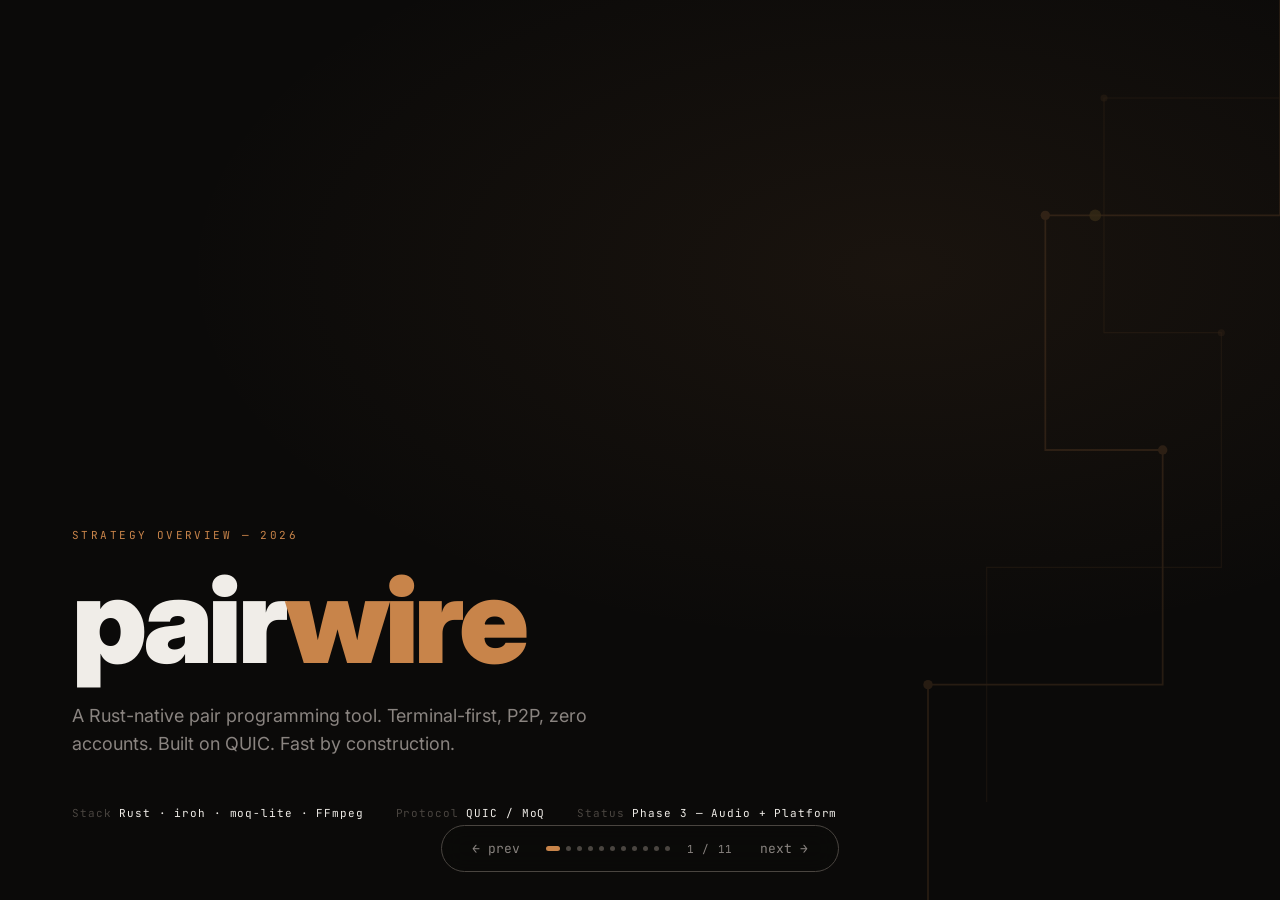
==== commit f1a49212: "update some details" ====
--- a/strategy.html
+++ b/strategy.html
@@ -763,7 +763,7 @@
           <div><span class="term-prompt">❯ </span><span class="term-cmd">pairwire host --tunnel 3000 --terminal</span></div>
           <div class="term-out" style="margin-top:12px;color:var(--copper-lt)">pairwire v0.1.0</div>
           <div class="term-out" style="margin-top:10px;">  Invite link:</div>
-          <div class="term-accent" style="margin-left:4px;word-break:break-all;font-size:12px;">  pairwire://0f02581240ab?relay=euc1.relay.pairwire.dev&amp;token=eyJ...</div>
+          <div class="term-accent" style="margin-left:4px;word-break:break-all;font-size:12px;">  pairwire://0f02581240ab?relay=euc1.relay.pairwire.sh&amp;token=eyJ...</div>
           <div class="term-out" style="margin-top:10px;">  Sharing: screen (1080p30) · audio · terminal</div>
           <div class="term-out">  Tunnels: :3000 (pre-approved)</div>
           <div class="term-out">  Waiting for guest…</div>
@@ -1061,12 +1061,12 @@
         v1 is not a product launch — it's a <em style="color:var(--cream);font-style:normal;">developer artefact</em>. A single install script. Free forever. No accounts. No friction. Word-of-mouth is the only GTM that works for developer tools.
       </div>
       <div class="install-block">
-        curl -fsSL https://pairwire.dev/install.sh | sh<span class="cursor"></span>
+        curl -fsSL https://pairwire.sh/install.sh | sh<span class="cursor"></span>
       </div>
       <div class="v1-pillars">
         <div class="pillar">
           <div class="pillar-label">Distribution</div>
-          <div class="pillar-value">pairwire.dev</div>
+          <div class="pillar-value">pairwire.sh</div>
           <div class="pillar-note">.sh installer → GitHub releases binary. Homebrew tap. Eventually: package managers.</div>
         </div>
         <div class="pillar">
@@ -1404,7 +1404,7 @@
       </div>
       <div class="roadmap-phase">
         <div class="phase-node upcoming">v1</div>
-        <div class="phase-label">Launch<br>pairwire.dev</div>
+        <div class="phase-label">Launch<br>pairwire.sh</div>
         <ul class="phase-items">
           <li>.sh installer</li>
           <li>Binary releases</li>
@@ -1437,9 +1437,13 @@
       </div>
     </div>
     <div class="cta-row">
-      <div class="cta-primary">pairwire.dev</div>
-      <div class="cta-secondary">github.com/pairwire</div>
-      <div style="font-family:var(--mono);font-size:12px;color:var(--muted)">curl -fsSL https://pairwire.dev/install.sh | sh</div>
+      <div class="cta-primary">pairwire.sh</div>
+      <div style="display:flex;gap:16px;align-items:center;flex-wrap:wrap;justify-content:center;">
+        <span style="font-family:var(--mono);font-size:12px;color:var(--green)">✓ pairwire.sh — available</span>
+        <span style="font-family:var(--mono);font-size:12px;color:var(--green)">✓ pairwire.tech — available</span>
+        <span style="font-family:var(--mono);font-size:12px;color:var(--red)">✗ github.com/pairwire — squatted</span>
+      </div>
+      <div style="font-family:var(--mono);font-size:12px;color:var(--muted)">curl -fsSL https://pairwire.sh/install.sh | sh</div>
     </div>
   </div>
 
